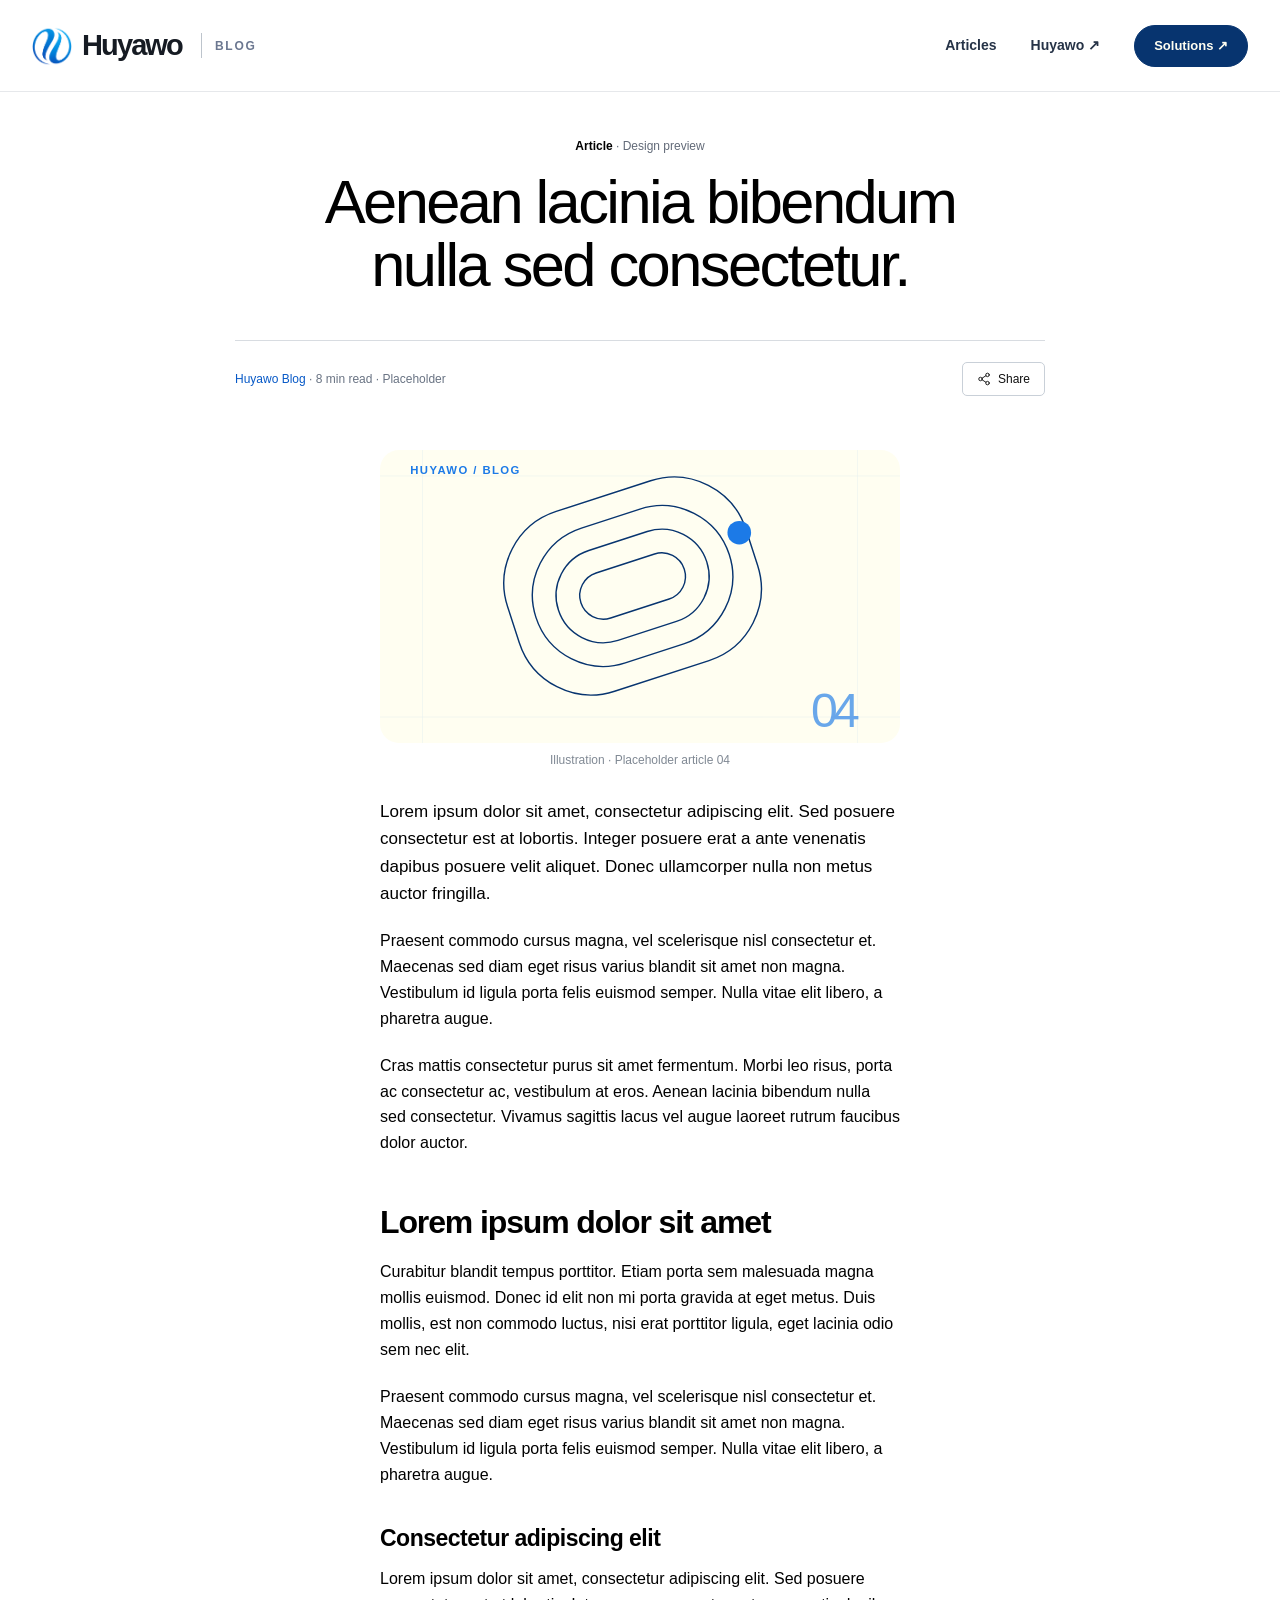
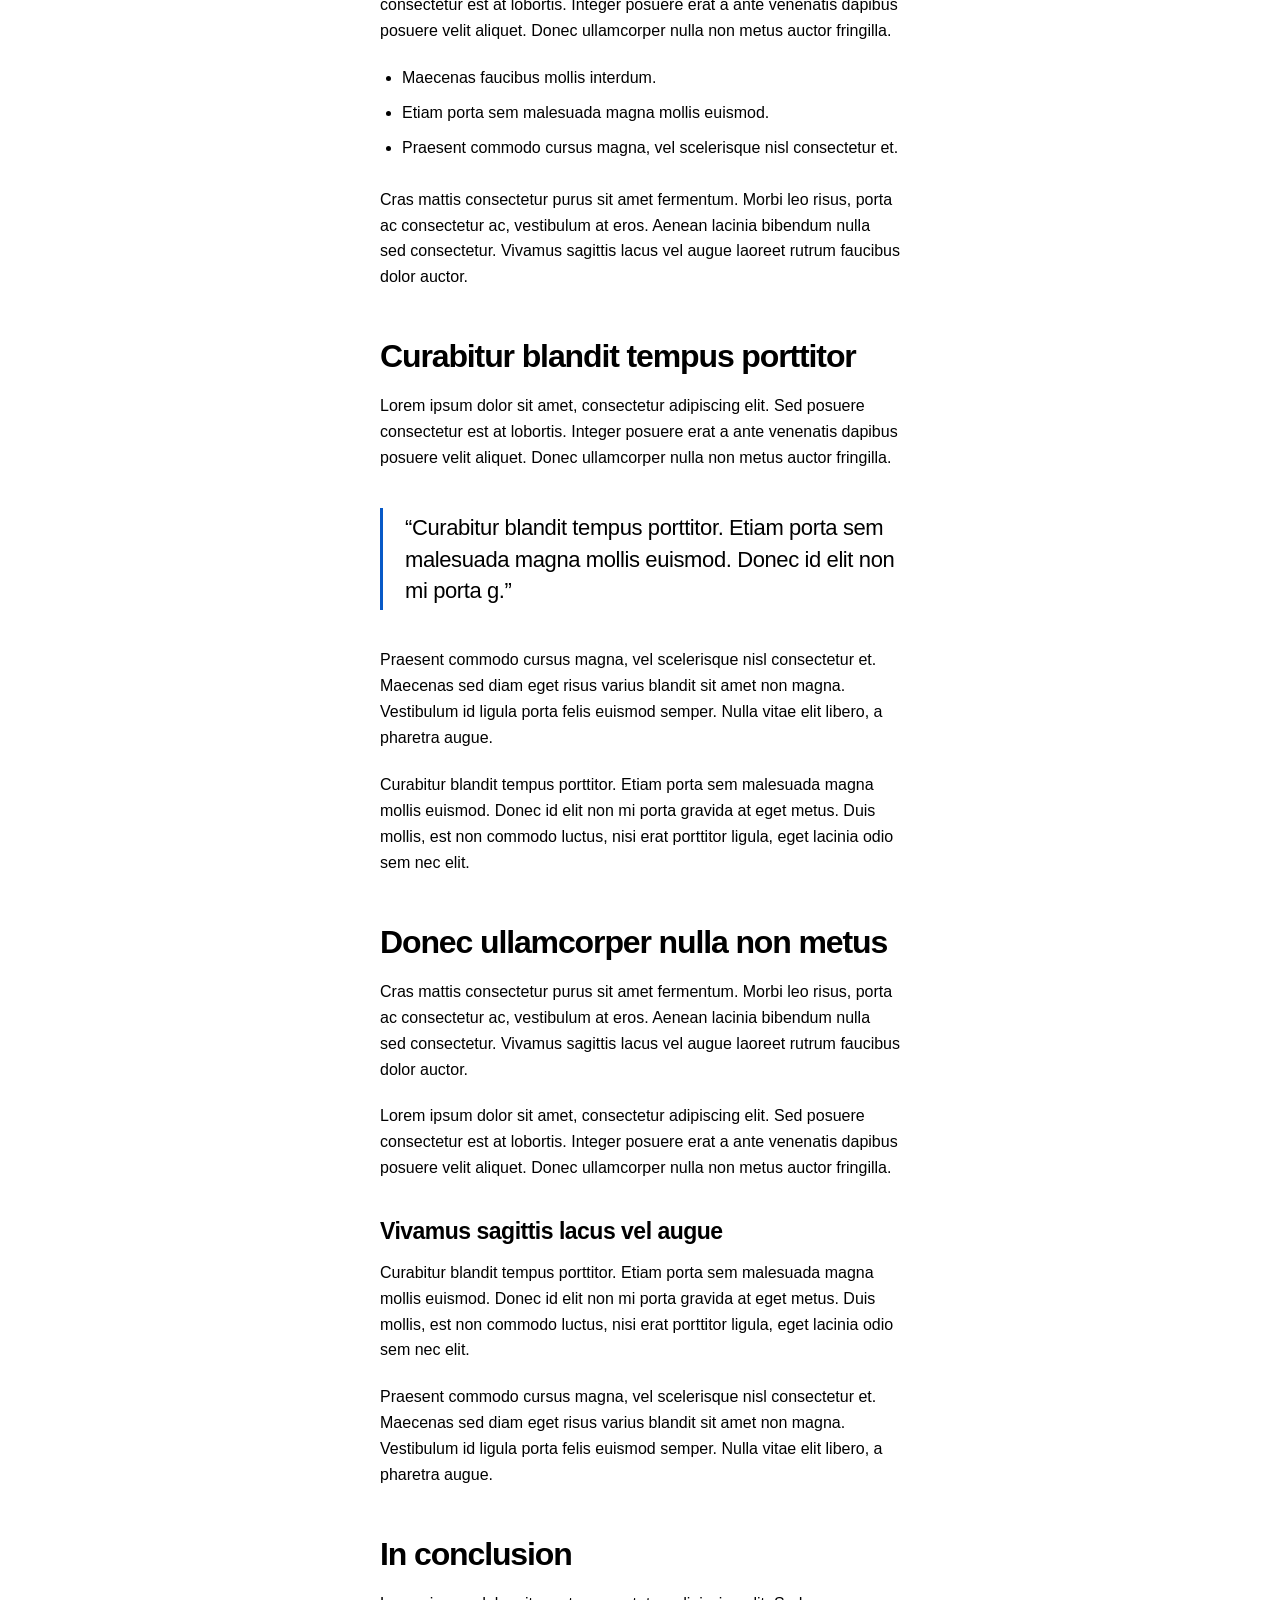
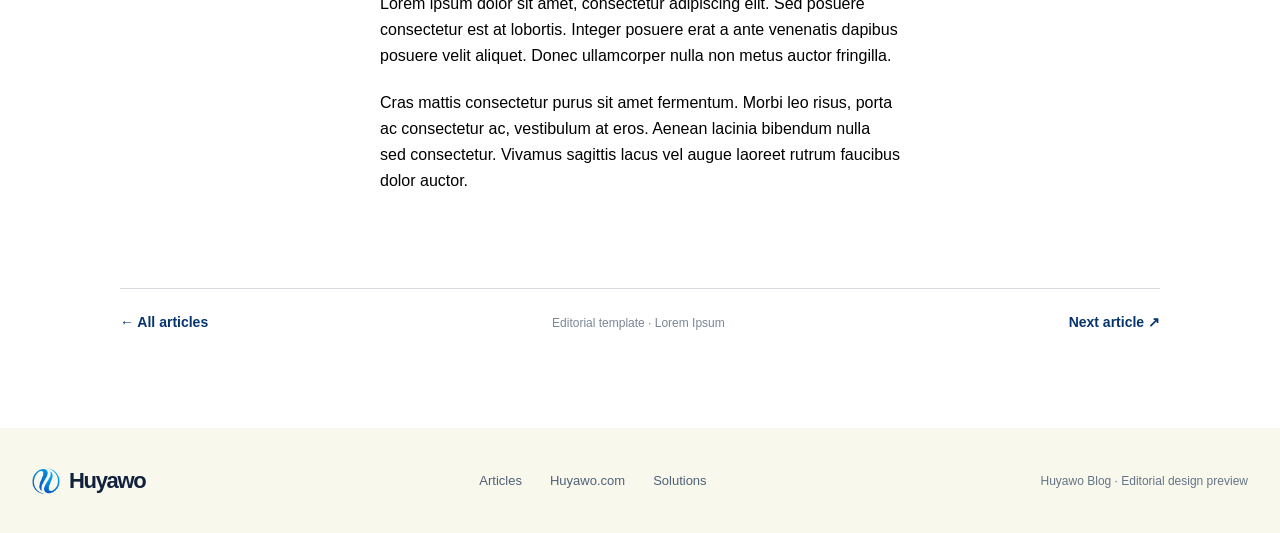
==== posts/aenean-lacinia-bibendum/index.html @ fce6d054 "Deploy Huyawo Blog to GitHub Pages" ====
<!doctype html><html lang="en"><head><meta charset="utf-8"><meta name="viewport" content="width=device-width,initial-scale=1"><title>Aenean lacinia bibendum nulla sed consectetur. — Huyawo Blog</title><meta name="description" content="Demonstration article using Lorem Ipsum placeholder text for Huyawo Blog."><meta name="theme-color" content="#f8f8ec"><meta name="robots" content="noindex,follow"><link rel="icon" type="image/png" href="../../assets/huyawo-mark.png"><link rel="stylesheet" href="../../assets/site.css"><link rel="canonical" href="https://blog.huyawo.com/posts/aenean-lacinia-bibendum/"><script src="../../assets/site.js" defer></script></head><body class="reading"><header class="site-header"><div class="header-inner"><a class="brand" href="../../index.html" aria-label="Huyawo Blog home"><img class="brand-mark" src="../../assets/huyawo-mark.png" alt="" width="40" height="40"><span class="brand-word">Huyawo</span><span class="brand-divider" aria-hidden="true"></span><span class="brand-section">Blog</span></a><button class="mobile-menu" aria-controls="site-navigation" aria-expanded="false" type="button">Menu</button><nav id="site-navigation" class="site-nav" aria-label="Main navigation"><a href="../../index.html#articles">Articles</a><a href="https://huyawo.com/" rel="noopener">Huyawo ↗</a><a class="nav-cta" href="https://solutions.huyawo.com/" rel="noopener">Solutions ↗</a></nav></div></header><main><article><header class="article-head"><p class="article-kicker"><strong>Article</strong> · Design preview</p><h1 class="article-title">Aenean lacinia bibendum nulla sed consectetur.</h1><div class="article-meta"><p class="author-line"><a href="../../index.html">Huyawo Blog</a> · 8 min read · Placeholder</p><button class="share-button" type="button" aria-label="Share this article"><svg viewBox="0 0 24 24" fill="none" stroke="currentColor" stroke-width="1.6" stroke-linecap="round" stroke-linejoin="round" aria-hidden="true"><circle cx="18" cy="5" r="3"/><circle cx="6" cy="12" r="3"/><circle cx="18" cy="19" r="3"/><path d="M8.8 10.6l6.4-4.2M8.8 13.4l6.4 4.2"/></svg><span class="share-text">Share</span></button></div></header><div class="article-body"><figure class="article-hero-image"><img src="../../assets/cover-04.svg" alt="Abstract geometric illustration for this sample article" width="1100" height="670"><figcaption>Illustration · Placeholder article 04</figcaption></figure><p class="lead">Lorem ipsum dolor sit amet, consectetur adipiscing elit. Sed posuere consectetur est at lobortis. Integer posuere erat a ante venenatis dapibus posuere velit aliquet. Donec ullamcorper nulla non metus auctor fringilla.</p><p>Praesent commodo cursus magna, vel scelerisque nisl consectetur et. Maecenas sed diam eget risus varius blandit sit amet non magna. Vestibulum id ligula porta felis euismod semper. Nulla vitae elit libero, a pharetra augue.</p><p>Cras mattis consectetur purus sit amet fermentum. Morbi leo risus, porta ac consectetur ac, vestibulum at eros. Aenean lacinia bibendum nulla sed consectetur. Vivamus sagittis lacus vel augue laoreet rutrum faucibus dolor auctor.</p><h2>Lorem ipsum dolor sit amet</h2><p>Curabitur blandit tempus porttitor. Etiam porta sem malesuada magna mollis euismod. Donec id elit non mi porta gravida at eget metus. Duis mollis, est non commodo luctus, nisi erat porttitor ligula, eget lacinia odio sem nec elit.</p><p>Praesent commodo cursus magna, vel scelerisque nisl consectetur et. Maecenas sed diam eget risus varius blandit sit amet non magna. Vestibulum id ligula porta felis euismod semper. Nulla vitae elit libero, a pharetra augue.</p><h3>Consectetur adipiscing elit</h3><p>Lorem ipsum dolor sit amet, consectetur adipiscing elit. Sed posuere consectetur est at lobortis. Integer posuere erat a ante venenatis dapibus posuere velit aliquet. Donec ullamcorper nulla non metus auctor fringilla.</p><ul><li>Maecenas faucibus mollis interdum.</li><li>Etiam porta sem malesuada magna mollis euismod.</li><li>Praesent commodo cursus magna, vel scelerisque nisl consectetur et.</li></ul><p>Cras mattis consectetur purus sit amet fermentum. Morbi leo risus, porta ac consectetur ac, vestibulum at eros. Aenean lacinia bibendum nulla sed consectetur. Vivamus sagittis lacus vel augue laoreet rutrum faucibus dolor auctor.</p><h2>Curabitur blandit tempus porttitor</h2><p>Lorem ipsum dolor sit amet, consectetur adipiscing elit. Sed posuere consectetur est at lobortis. Integer posuere erat a ante venenatis dapibus posuere velit aliquet. Donec ullamcorper nulla non metus auctor fringilla.</p><blockquote>“Curabitur blandit tempus porttitor. Etiam porta sem malesuada magna mollis euismod. Donec id elit non mi porta g.”</blockquote><p>Praesent commodo cursus magna, vel scelerisque nisl consectetur et. Maecenas sed diam eget risus varius blandit sit amet non magna. Vestibulum id ligula porta felis euismod semper. Nulla vitae elit libero, a pharetra augue.</p><p>Curabitur blandit tempus porttitor. Etiam porta sem malesuada magna mollis euismod. Donec id elit non mi porta gravida at eget metus. Duis mollis, est non commodo luctus, nisi erat porttitor ligula, eget lacinia odio sem nec elit.</p><h2>Donec ullamcorper nulla non metus</h2><p>Cras mattis consectetur purus sit amet fermentum. Morbi leo risus, porta ac consectetur ac, vestibulum at eros. Aenean lacinia bibendum nulla sed consectetur. Vivamus sagittis lacus vel augue laoreet rutrum faucibus dolor auctor.</p><p>Lorem ipsum dolor sit amet, consectetur adipiscing elit. Sed posuere consectetur est at lobortis. Integer posuere erat a ante venenatis dapibus posuere velit aliquet. Donec ullamcorper nulla non metus auctor fringilla.</p><h3>Vivamus sagittis lacus vel augue</h3><p>Curabitur blandit tempus porttitor. Etiam porta sem malesuada magna mollis euismod. Donec id elit non mi porta gravida at eget metus. Duis mollis, est non commodo luctus, nisi erat porttitor ligula, eget lacinia odio sem nec elit.</p><p>Praesent commodo cursus magna, vel scelerisque nisl consectetur et. Maecenas sed diam eget risus varius blandit sit amet non magna. Vestibulum id ligula porta felis euismod semper. Nulla vitae elit libero, a pharetra augue.</p><h2>In conclusion</h2><p>Lorem ipsum dolor sit amet, consectetur adipiscing elit. Sed posuere consectetur est at lobortis. Integer posuere erat a ante venenatis dapibus posuere velit aliquet. Donec ullamcorper nulla non metus auctor fringilla.</p><p>Cras mattis consectetur purus sit amet fermentum. Morbi leo risus, porta ac consectetur ac, vestibulum at eros. Aenean lacinia bibendum nulla sed consectetur. Vivamus sagittis lacus vel augue laoreet rutrum faucibus dolor auctor.</p></div></article><div class="article-tail"><a href="../../index.html#articles">← All articles</a><p>Editorial template · Lorem Ipsum</p><a href="../etiam-porta-sem-malesuada/index.html">Next article ↗</a></div></main><footer class="site-footer"><div class="shell footer-inner"><a class="footer-brand" href="../../index.html"><img src="../../assets/huyawo-mark.png" alt="" width="28" height="28"><span>Huyawo</span></a><nav class="footer-nav" aria-label="Footer"><a href="../../index.html#articles">Articles</a><a href="https://huyawo.com/">Huyawo.com</a><a href="https://solutions.huyawo.com/">Solutions</a></nav><span class="footer-meta">Huyawo Blog · Editorial design preview</span></div></footer></body></html>
---- assets/site.css ----
/* Huyawo Blog — dedicated static editorial system. Brand palette and visual language adapted from user-provided Huyawo Solutions site. */
:root{--ink:#12223d;--ink-strong:#101c31;--blue:#0759c7;--blue-deep:#07346f;--sky:#42b9f6;--mist:#dceefa;--cream:#fffef1;--paper:#f8f8ec;--line:rgba(18,34,61,.16);--muted:#5c6879}
*{box-sizing:border-box}
html{scroll-behavior:smooth;font-family:Helvetica,"Helvetica Neue",Arial,sans-serif}
body{margin:0;background:var(--paper);color:var(--ink);font-family:Helvetica,"Helvetica Neue",Arial,sans-serif;font-size:16px;line-height:1.5;-webkit-font-smoothing:antialiased}
body,button,input{font-family:Helvetica,"Helvetica Neue",Arial,sans-serif}
a{color:inherit;text-decoration:none}button,input{color:inherit}button{cursor:pointer}img{max-width:100%;display:block}svg{display:block}
a:focus-visible,button:focus-visible,input:focus-visible{outline:3px solid var(--blue);outline-offset:4px}
.shell{width:min(calc(100% - 64px),1250px);margin-inline:auto}
/* Shared header — constrained and centered, never stretched edge to edge */
.site-header{background:var(--paper);border-bottom:1px solid rgba(18,34,61,.10)}
.header-inner{width:min(calc(100% - 64px),1250px);min-height:91px;margin:auto;display:flex;align-items:center;justify-content:space-between;gap:32px}
.brand{display:inline-flex;align-items:center;gap:10px;flex:0 0 auto;white-space:nowrap}
.brand-mark{width:40px;height:40px;object-fit:contain}
.brand-word{font-size:29px;line-height:1;font-weight:750;letter-spacing:-.065em;color:#161b23}
.brand-divider{width:1px;height:25px;margin-inline:9px 3px;background:#bdc4cc}
.brand-section{font-size:12px;text-transform:uppercase;letter-spacing:.15em;color:#6b7790;font-weight:700}
.site-nav{display:flex;align-items:center;gap:34px;font-size:14px;font-weight:650}
.site-nav a:not(.nav-cta){position:relative}
.site-nav a:not(.nav-cta):after{position:absolute;inset:auto 0 -6px 0;height:1px;content:"";background:currentColor;transform:scaleX(0);transform-origin:right;transition:transform .2s}
.site-nav a:not(.nav-cta):hover:after{transform:scaleX(1);transform-origin:left}
.nav-cta,.pill-button{display:inline-flex;align-items:center;justify-content:center;gap:11px;min-height:48px;padding:12px 24px;background:var(--blue-deep);border:1px solid var(--blue-deep);border-radius:999px;color:var(--cream);font-size:14px;font-weight:700;transition:transform .2s,background .2s}
.nav-cta:hover,.pill-button:hover{background:var(--blue);transform:translateY(-2px)}
.mobile-menu{display:none;background:none;border:1px solid var(--line);border-radius:50px;padding:9px 15px;font-weight:700;font-size:14px}
/* Homepage */
.hero{display:grid;grid-template-columns:minmax(0,1.38fr) minmax(300px,.62fr);gap:65px;align-items:end;padding-block:80px 76px}
.eyebrow{font-size:12px;font-weight:800;letter-spacing:.15em;text-transform:uppercase;margin:0 0 25px}
.hero h1{max-width:900px;margin:0;font-size:clamp(64px,7vw,108px);line-height:.955;font-weight:610;letter-spacing:-.072em;color:var(--ink)}
.hero h1 .accent{color:var(--blue)}
.hero-side{padding-bottom:7px}
.hero-side>p{font-size:19px;line-height:1.55;margin:0;color:#243652}
.hero-links{display:flex;align-items:center;gap:25px;flex-wrap:wrap;margin-top:28px}
.text-link{font-weight:750;border-bottom:1px solid currentColor;padding-bottom:3px;font-size:14px}
.editorial-rule{border:0;border-top:1px solid var(--ink);margin:0}
.list-intro{display:flex;align-items:center;justify-content:space-between;gap:30px;padding:29px 0 24px}
.list-intro h2{font-size:14px;text-transform:uppercase;letter-spacing:.14em;font-weight:800;margin:0}
.list-note{font-size:13px;margin:0;color:var(--muted)}
.article-grid{display:grid;grid-template-columns:repeat(2,minmax(0,1fr));gap:16px;padding-bottom:78px}
.article-card{display:flex;min-width:0;flex-direction:column;min-height:610px;border-radius:30px;overflow:hidden;transition:transform .24s,box-shadow .24s}
.article-card:hover{transform:translateY(-5px);box-shadow:0 12px 32px rgba(18,34,61,.11)}
.article-card .cover-wrap{display:block;overflow:hidden;aspect-ratio:1.91;background:#deeaf0}
.article-card .cover-wrap img{width:100%;height:100%;object-fit:cover;transition:transform .65s cubic-bezier(.2,.7,.2,1)}
.article-card:hover .cover-wrap img{transform:scale(1.045)}
.card-info{flex:1;padding:35px 37px 33px;display:flex;flex-direction:column;align-items:flex-start}
.card-topline{display:flex;align-items:center;flex-wrap:wrap;gap:9px;font-size:12px;font-weight:730;letter-spacing:.09em;text-transform:uppercase}
.card-topline .dot{width:4px;height:4px;opacity:.5;background:currentColor;border-radius:50%}
.card-title{max-width:520px;font-size:clamp(30px,3vw,46px);letter-spacing:-.052em;font-weight:610;line-height:1.06;margin:22px 0 21px}
.card-deck{margin:0;max-width:510px;font-size:16px;line-height:1.55;opacity:.83}
.card-bottom{display:flex;justify-content:space-between;align-items:center;gap:15px;width:100%;margin-top:auto;padding-top:39px;font-size:13px;font-weight:650}
.round-arrow{width:40px;height:40px;display:grid;place-items:center;border:1px solid currentColor;border-radius:50%;font-size:21px;line-height:1;transition:transform .2s}
.article-card:hover .round-arrow{transform:translate(2px,-2px)}
.card-deep{background:#07346f;color:#fffef1}.card-sky{background:#a9def8;color:#12223d}.card-mist{background:#dfeef2;color:#12223d}.card-cream{background:#fffef1;border:1px solid var(--line);color:#12223d}.card-blue{background:#0759c7;color:#fffef1}.card-soft{background:#c6e4e9;color:#12223d}
.break-strip{border-top:1px solid var(--line);border-bottom:1px solid var(--line);overflow:hidden;padding-block:20px;background:var(--paper)}
.strip-inner{display:flex;justify-content:space-between;gap:24px;flex-wrap:wrap;font-size:13px;text-transform:uppercase;letter-spacing:.12em;font-weight:800;color:var(--blue-deep)}
.endnote{display:grid;grid-template-columns:1fr 1fr;gap:50px;padding-block:105px 110px;align-items:end}
.endnote h2{font-size:clamp(48px,6vw,86px);font-weight:600;letter-spacing:-.065em;line-height:1;margin:0}
.endnote-copy p{font-size:19px;max-width:460px;line-height:1.6;margin:0 0 25px}
.site-footer{background:var(--blue-deep);color:var(--cream);padding-block:36px}
.footer-inner{display:flex;align-items:center;justify-content:space-between;flex-wrap:wrap;gap:20px;font-size:13px;color:#d7e9fc}
.footer-brand{display:flex;align-items:center;gap:9px;font-size:22px;font-weight:750;letter-spacing:-.06em;color:white}
.footer-brand img{width:28px;height:28px;object-fit:contain}
.footer-nav{display:flex;gap:28px;flex-wrap:wrap}
.footer-meta{font-size:12px;color:#c0d4ea}
/* Reading template closely follows the reference editorial composition */
body.reading{background:#fff;color:#111}
.reading .site-header{background:#fff}
.reading .site-nav a:not(.nav-cta){color:#263347}
.reading .nav-cta{min-height:42px;padding:10px 19px;font-size:13px}
.article-head{padding:45px 0 0;text-align:center}
.article-kicker{font-size:12px;color:#626a78;margin:0 0 16px}
.article-kicker strong{font-weight:700;color:#000}
.article-title{max-width:790px;margin:0 auto 44px;padding-inline:24px;color:#000;font-size:clamp(44px,4.8vw,68px);font-weight:400;letter-spacing:-.042em;line-height:1.02;text-wrap:balance}
.article-meta{width:min(calc(100% - 64px),810px);margin:0 auto;border-top:1px solid #d8dce1;padding:21px 0 0;display:flex;align-items:center;justify-content:space-between;gap:20px}
.author-line{margin:0;font-size:12px;color:#697383}.author-line a{color:#0759c7}
.share-button{background:#fff;border:1px solid #c9d0d8;border-radius:5px;padding:9px 14px;font-size:12px;display:inline-flex;gap:7px;align-items:center;white-space:nowrap}
.share-button:hover{background:#f2f5f9}.share-button svg{width:14px;height:14px}
.article-body{width:min(calc(100% - 40px),520px);margin:54px auto 95px;font-size:16px;line-height:1.62;color:#000}
.article-hero-image{margin:0 0 28px}
.article-hero-image img{width:100%;height:auto;aspect-ratio:16 / 9;border-radius:19px;object-fit:cover}
.article-hero-image figcaption,.inline-figure figcaption{font-size:12px;color:#808994;margin-top:8px;text-align:center}
.article-body p{margin:0 0 21px}
.article-body .lead{font-size:17px;line-height:1.6}
.article-body h2{font-size:32px;font-weight:650;letter-spacing:-.035em;line-height:1.16;margin:48px 0 18px}
.article-body h3{font-size:23px;font-weight:650;letter-spacing:-.022em;line-height:1.2;margin:37px 0 14px}
.article-body ul{margin:3px 0 26px;padding-left:22px}.article-body li{margin:9px 0}
.article-body blockquote{margin:37px 0;padding:4px 0 4px 22px;border-left:3px solid #0759c7;font-size:22px;line-height:1.43;letter-spacing:-.018em}
.inline-figure{margin:34px 0}.inline-figure img{width:100%;height:auto;border-radius:13px}
.article-tail{width:min(calc(100% - 64px),1040px);margin:0 auto 95px;padding-top:23px;border-top:1px solid #d8dce1;display:flex;align-items:center;justify-content:space-between;gap:26px;flex-wrap:wrap}
.article-tail a{font-size:14px;font-weight:650;color:var(--blue-deep)}
.article-tail p{font-size:12px;color:#7c8693;margin:0}
.reading .site-footer{background:#f8f8ec;color:#12223d}.reading .footer-brand{color:#12223d}.reading .footer-meta{color:#667487}.reading .footer-inner{color:#516177}
/* 404 */
.error-page{min-height:70vh;display:flex;flex-direction:column;align-items:flex-start;justify-content:center;padding-block:70px}
.error-page h1{font-size:clamp(65px,10vw,120px);letter-spacing:-.07em;line-height:.95;margin:0 0 25px}.error-page p{font-size:18px;max-width:550px}
/* Mobile / reduced motion */
@media(max-width:1000px){.hero{grid-template-columns:1.2fr 1fr;gap:28px}.hero h1{font-size:clamp(62px,8.1vw,90px)}.article-card{min-height:560px}.card-info{padding:28px}.card-title{font-size:clamp(29px,3.5vw,39px)}}
@media(max-width:720px){.shell,.header-inner{width:min(calc(100% - 36px),1250px)}.header-inner{min-height:75px;position:relative}.brand-mark{width:32px;height:32px}.brand-word{font-size:24px}.brand-divider{height:21px;margin-inline:3px 0}.brand-section{font-size:10px}.mobile-menu{display:block}.site-nav{display:none;position:absolute;z-index:50;top:calc(100% - 1px);left:0;right:0;background:var(--paper);border:1px solid var(--line);padding:20px;border-radius:0 0 20px 20px;box-shadow:0 12px 15px rgba(0,0,0,.06);flex-direction:column;align-items:stretch;gap:20px}.site-nav.is-open{display:flex}.site-nav a:not(.nav-cta){padding:6px 0}.reading .site-nav{background:#fff}.hero{grid-template-columns:1fr;gap:24px;padding-block:57px 53px}.hero h1{font-size:clamp(60px,11.5vw,87px);max-width:580px}.hero-side>p{font-size:17px}.editorial-rule{margin:0}.list-intro{align-items:start;gap:9px;flex-direction:column;padding:23px 0}.article-grid{grid-template-columns:1fr;gap:14px;padding-bottom:60px}.article-card{min-height:0}.card-title{font-size:clamp(34px,7.5vw,45px)}.card-info{min-height:305px;padding:28px}.card-bottom{padding-top:32px}.endnote{grid-template-columns:1fr;gap:28px;padding-block:72px}.endnote h2{font-size:clamp(53px,10vw,75px)}.endnote-copy p{font-size:17px}.footer-inner{align-items:flex-start;flex-direction:column}.article-head{padding-top:43px}.article-title{font-size:clamp(42px,9vw,64px);margin-bottom:36px;line-height:1.02;letter-spacing:-.045em}.article-meta{width:calc(100% - 36px)}.article-body{width:calc(100% - 44px);margin-top:38px}.article-hero-image img{border-radius:15px}.article-tail{width:calc(100% - 44px);margin-bottom:63px}}
@media(max-width:380px){.brand-section{display:none}.brand-divider{display:none}.article-title{font-size:40px}.article-meta{padding-top:15px}}
@media(prefers-reduced-motion:reduce){*,*:before,*:after{scroll-behavior:auto!important;transition:none!important;animation:none!important}}
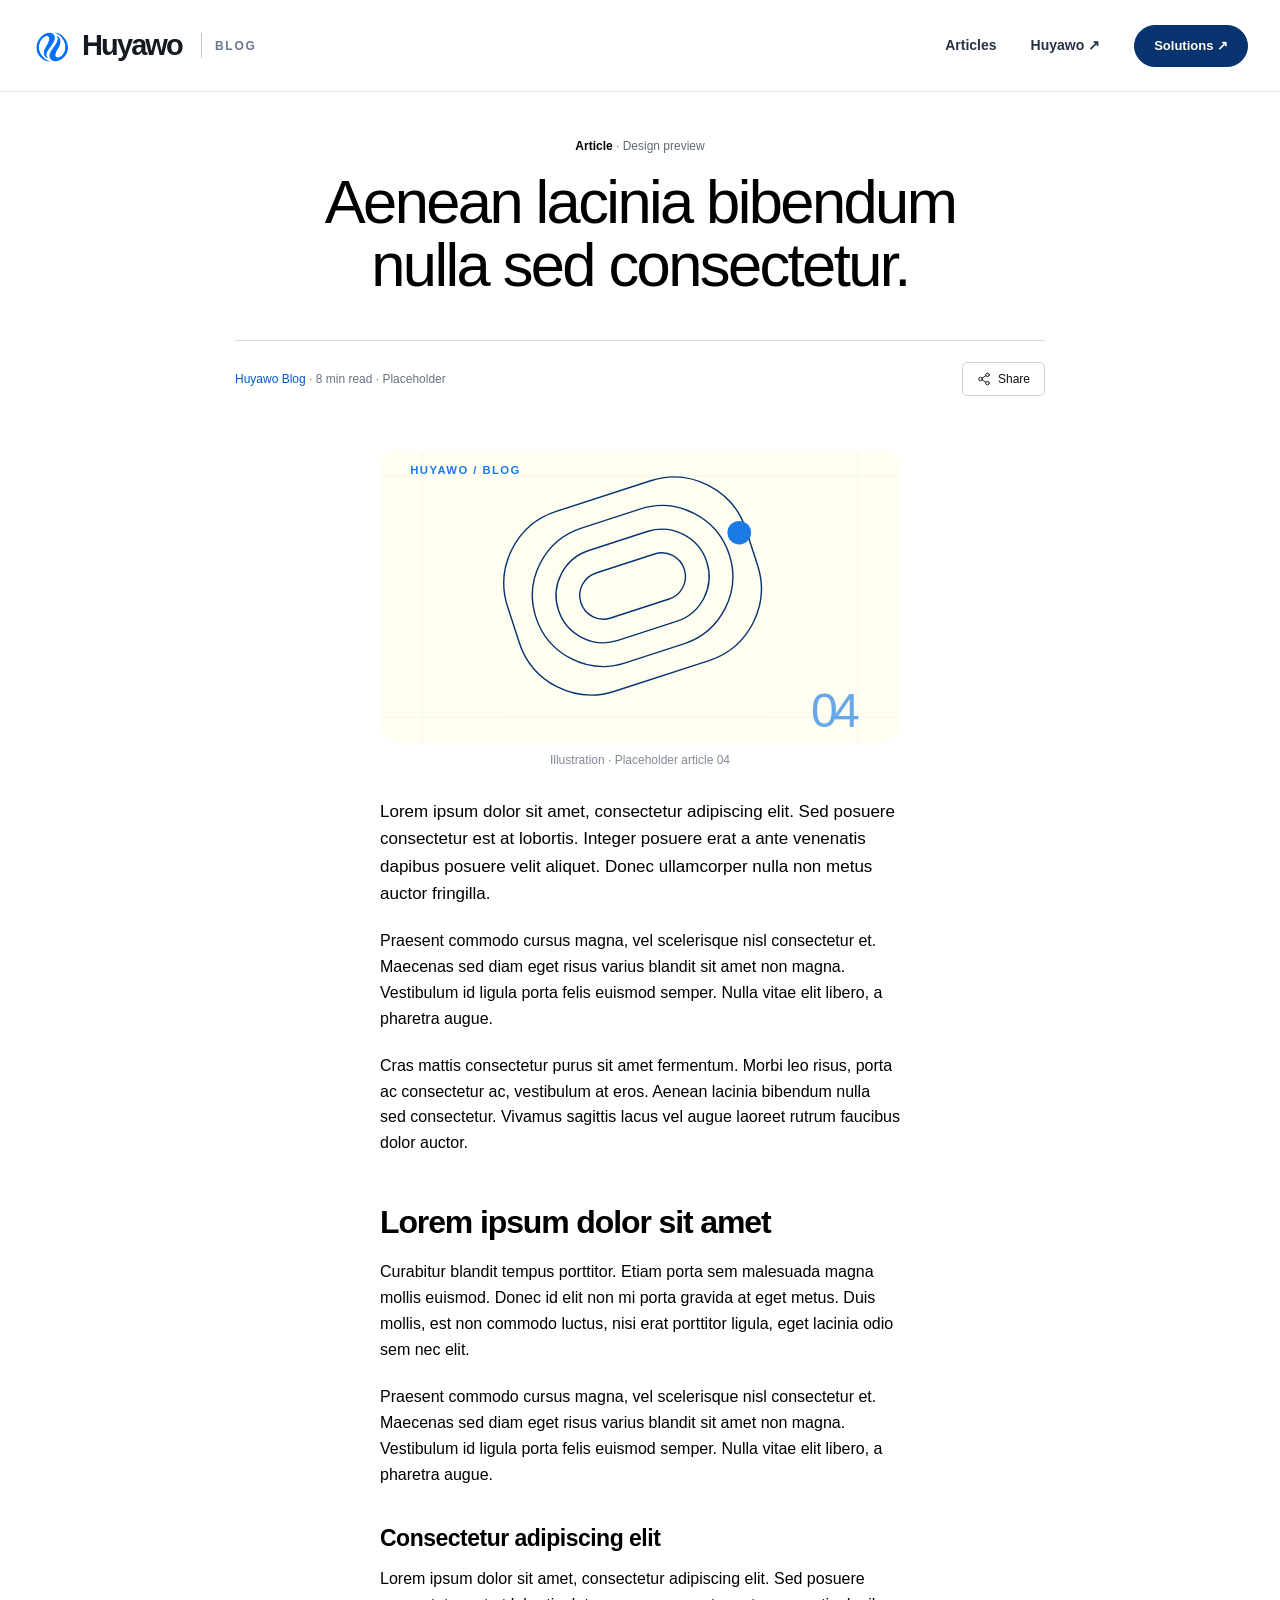
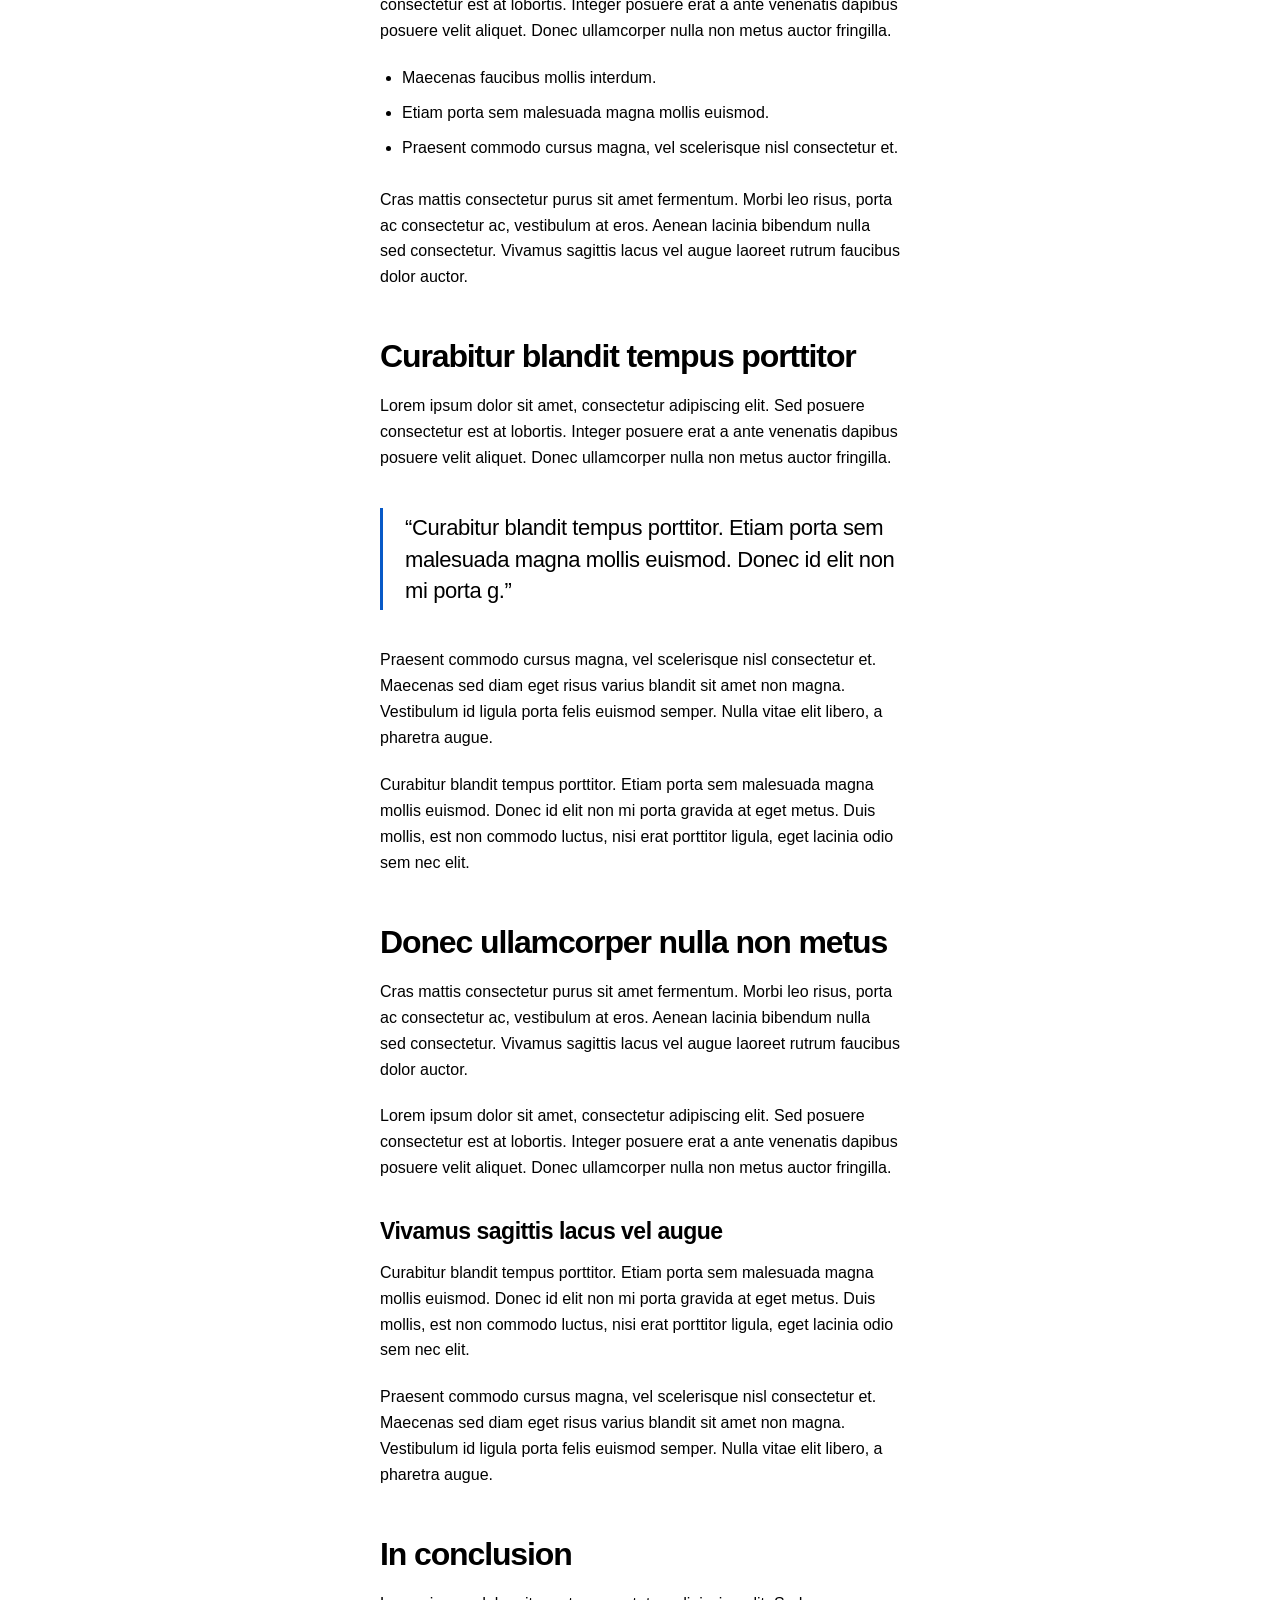
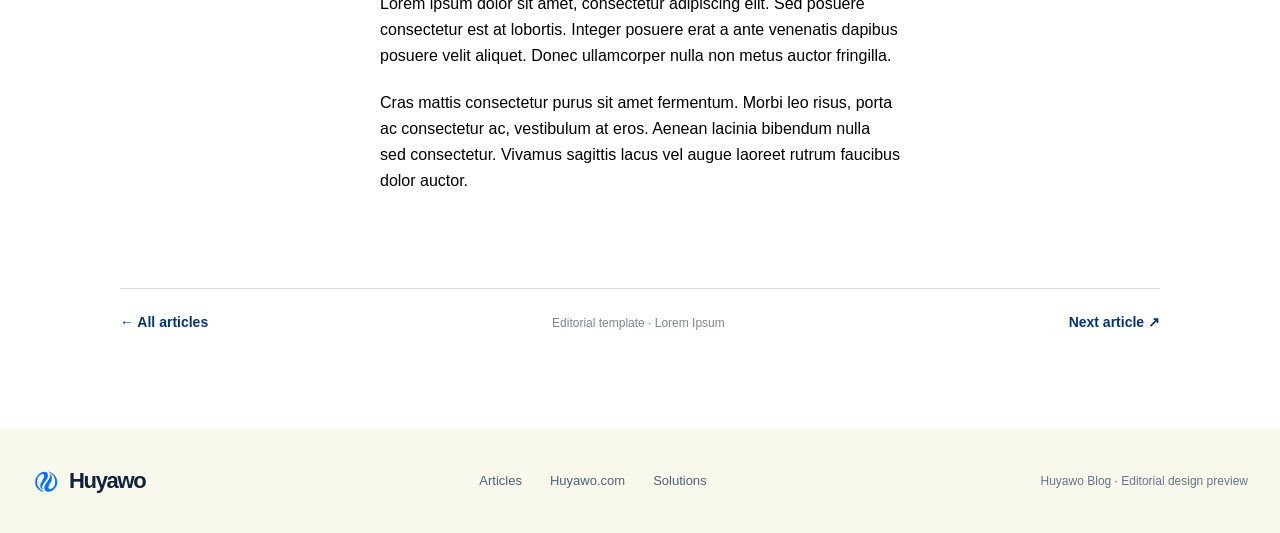
==== commit f9d60852: "chore(analytics): add GA4 tracking to Huyawo Blog" ====
--- a/posts/aenean-lacinia-bibendum/index.html
+++ b/posts/aenean-lacinia-bibendum/index.html
@@ -1 +1 @@
-<!doctype html><html lang="en"><head><meta charset="utf-8"><meta name="viewport" content="width=device-width,initial-scale=1"><title>Aenean lacinia bibendum nulla sed consectetur. — Huyawo Blog</title><meta name="description" content="Demonstration article using Lorem Ipsum placeholder text for Huyawo Blog."><meta name="theme-color" content="#f8f8ec"><meta name="robots" content="noindex,follow"><link rel="icon" type="image/png" href="../../assets/huyawo-mark.png"><link rel="stylesheet" href="../../assets/site.css"><link rel="canonical" href="https://blog.huyawo.com/posts/aenean-lacinia-bibendum/"><script src="../../assets/site.js" defer></script></head><body class="reading"><header class="site-header"><div class="header-inner"><a class="brand" href="../../index.html" aria-label="Huyawo Blog home"><img class="brand-mark" src="../../assets/huyawo-mark.png" alt="" width="40" height="40"><span class="brand-word">Huyawo</span><span class="brand-divider" aria-hidden="true"></span><span class="brand-section">Blog</span></a><button class="mobile-menu" aria-controls="site-navigation" aria-expanded="false" type="button">Menu</button><nav id="site-navigation" class="site-nav" aria-label="Main navigation"><a href="../../index.html#articles">Articles</a><a href="https://huyawo.com/" rel="noopener">Huyawo ↗</a><a class="nav-cta" href="https://solutions.huyawo.com/" rel="noopener">Solutions ↗</a></nav></div></header><main><article><header class="article-head"><p class="article-kicker"><strong>Article</strong> · Design preview</p><h1 class="article-title">Aenean lacinia bibendum nulla sed consectetur.</h1><div class="article-meta"><p class="author-line"><a href="../../index.html">Huyawo Blog</a> · 8 min read · Placeholder</p><button class="share-button" type="button" aria-label="Share this article"><svg viewBox="0 0 24 24" fill="none" stroke="currentColor" stroke-width="1.6" stroke-linecap="round" stroke-linejoin="round" aria-hidden="true"><circle cx="18" cy="5" r="3"/><circle cx="6" cy="12" r="3"/><circle cx="18" cy="19" r="3"/><path d="M8.8 10.6l6.4-4.2M8.8 13.4l6.4 4.2"/></svg><span class="share-text">Share</span></button></div></header><div class="article-body"><figure class="article-hero-image"><img src="../../assets/cover-04.svg" alt="Abstract geometric illustration for this sample article" width="1100" height="670"><figcaption>Illustration · Placeholder article 04</figcaption></figure><p class="lead">Lorem ipsum dolor sit amet, consectetur adipiscing elit. Sed posuere consectetur est at lobortis. Integer posuere erat a ante venenatis dapibus posuere velit aliquet. Donec ullamcorper nulla non metus auctor fringilla.</p><p>Praesent commodo cursus magna, vel scelerisque nisl consectetur et. Maecenas sed diam eget risus varius blandit sit amet non magna. Vestibulum id ligula porta felis euismod semper. Nulla vitae elit libero, a pharetra augue.</p><p>Cras mattis consectetur purus sit amet fermentum. Morbi leo risus, porta ac consectetur ac, vestibulum at eros. Aenean lacinia bibendum nulla sed consectetur. Vivamus sagittis lacus vel augue laoreet rutrum faucibus dolor auctor.</p><h2>Lorem ipsum dolor sit amet</h2><p>Curabitur blandit tempus porttitor. Etiam porta sem malesuada magna mollis euismod. Donec id elit non mi porta gravida at eget metus. Duis mollis, est non commodo luctus, nisi erat porttitor ligula, eget lacinia odio sem nec elit.</p><p>Praesent commodo cursus magna, vel scelerisque nisl consectetur et. Maecenas sed diam eget risus varius blandit sit amet non magna. Vestibulum id ligula porta felis euismod semper. Nulla vitae elit libero, a pharetra augue.</p><h3>Consectetur adipiscing elit</h3><p>Lorem ipsum dolor sit amet, consectetur adipiscing elit. Sed posuere consectetur est at lobortis. Integer posuere erat a ante venenatis dapibus posuere velit aliquet. Donec ullamcorper nulla non metus auctor fringilla.</p><ul><li>Maecenas faucibus mollis interdum.</li><li>Etiam porta sem malesuada magna mollis euismod.</li><li>Praesent commodo cursus magna, vel scelerisque nisl consectetur et.</li></ul><p>Cras mattis consectetur purus sit amet fermentum. Morbi leo risus, porta ac consectetur ac, vestibulum at eros. Aenean lacinia bibendum nulla sed consectetur. Vivamus sagittis lacus vel augue laoreet rutrum faucibus dolor auctor.</p><h2>Curabitur blandit tempus porttitor</h2><p>Lorem ipsum dolor sit amet, consectetur adipiscing elit. Sed posuere consectetur est at lobortis. Integer posuere erat a ante venenatis dapibus posuere velit aliquet. Donec ullamcorper nulla non metus auctor fringilla.</p><blockquote>“Curabitur blandit tempus porttitor. Etiam porta sem malesuada magna mollis euismod. Donec id elit non mi porta g.”</blockquote><p>Praesent commodo cursus magna, vel scelerisque nisl consectetur et. Maecenas sed diam eget risus varius blandit sit amet non magna. Vestibulum id ligula porta felis euismod semper. Nulla vitae elit libero, a pharetra augue.</p><p>Curabitur blandit tempus porttitor. Etiam porta sem malesuada magna mollis euismod. Donec id elit non mi porta gravida at eget metus. Duis mollis, est non commodo luctus, nisi erat porttitor ligula, eget lacinia odio sem nec elit.</p><h2>Donec ullamcorper nulla non metus</h2><p>Cras mattis consectetur purus sit amet fermentum. Morbi leo risus, porta ac consectetur ac, vestibulum at eros. Aenean lacinia bibendum nulla sed consectetur. Vivamus sagittis lacus vel augue laoreet rutrum faucibus dolor auctor.</p><p>Lorem ipsum dolor sit amet, consectetur adipiscing elit. Sed posuere consectetur est at lobortis. Integer posuere erat a ante venenatis dapibus posuere velit aliquet. Donec ullamcorper nulla non metus auctor fringilla.</p><h3>Vivamus sagittis lacus vel augue</h3><p>Curabitur blandit tempus porttitor. Etiam porta sem malesuada magna mollis euismod. Donec id elit non mi porta gravida at eget metus. Duis mollis, est non commodo luctus, nisi erat porttitor ligula, eget lacinia odio sem nec elit.</p><p>Praesent commodo cursus magna, vel scelerisque nisl consectetur et. Maecenas sed diam eget risus varius blandit sit amet non magna. Vestibulum id ligula porta felis euismod semper. Nulla vitae elit libero, a pharetra augue.</p><h2>In conclusion</h2><p>Lorem ipsum dolor sit amet, consectetur adipiscing elit. Sed posuere consectetur est at lobortis. Integer posuere erat a ante venenatis dapibus posuere velit aliquet. Donec ullamcorper nulla non metus auctor fringilla.</p><p>Cras mattis consectetur purus sit amet fermentum. Morbi leo risus, porta ac consectetur ac, vestibulum at eros. Aenean lacinia bibendum nulla sed consectetur. Vivamus sagittis lacus vel augue laoreet rutrum faucibus dolor auctor.</p></div></article><div class="article-tail"><a href="../../index.html#articles">← All articles</a><p>Editorial template · Lorem Ipsum</p><a href="../etiam-porta-sem-malesuada/index.html">Next article ↗</a></div></main><footer class="site-footer"><div class="shell footer-inner"><a class="footer-brand" href="../../index.html"><img src="../../assets/huyawo-mark.png" alt="" width="28" height="28"><span>Huyawo</span></a><nav class="footer-nav" aria-label="Footer"><a href="../../index.html#articles">Articles</a><a href="https://huyawo.com/">Huyawo.com</a><a href="https://solutions.huyawo.com/">Solutions</a></nav><span class="footer-meta">Huyawo Blog · Editorial design preview</span></div></footer></body></html>+<!doctype html><html lang="en"><head><script async src="https://www.googletagmanager.com/gtag/js?id=G-1YGL6PR2VJ"></script><script>window.dataLayer=window.dataLayer||[];function gtag(){dataLayer.push(arguments);}gtag('js',new Date());gtag('config','G-1YGL6PR2VJ');</script><meta charset="utf-8"><meta name="viewport" content="width=device-width,initial-scale=1"><title>Aenean lacinia bibendum nulla sed consectetur. — Huyawo Blog</title><meta name="description" content="Demonstration article using Lorem Ipsum placeholder text for Huyawo Blog."><meta name="theme-color" content="#f8f8ec"><meta name="robots" content="noindex,follow"><link rel="icon" type="image/png" href="../../assets/huyawo-mark.png"><link rel="stylesheet" href="../../assets/site.css"><link rel="canonical" href="https://blog.huyawo.com/posts/aenean-lacinia-bibendum/"><script src="../../assets/site.js" defer></script></head><body class="reading"><header class="site-header"><div class="header-inner"><a class="brand" href="../../index.html" aria-label="Huyawo Blog home"><img class="brand-mark" src="../../assets/huyawo-mark.png" alt="" width="40" height="40"><span class="brand-word">Huyawo</span><span class="brand-divider" aria-hidden="true"></span><span class="brand-section">Blog</span></a><button class="mobile-menu" aria-controls="site-navigation" aria-expanded="false" type="button">Menu</button><nav id="site-navigation" class="site-nav" aria-label="Main navigation"><a href="../../index.html#articles">Articles</a><a href="https://huyawo.com/" rel="noopener">Huyawo ↗</a><a class="nav-cta" href="https://solutions.huyawo.com/" rel="noopener">Solutions ↗</a></nav></div></header><main><article><header class="article-head"><p class="article-kicker"><strong>Article</strong> · Design preview</p><h1 class="article-title">Aenean lacinia bibendum nulla sed consectetur.</h1><div class="article-meta"><p class="author-line"><a href="../../index.html">Huyawo Blog</a> · 8 min read · Placeholder</p><button class="share-button" type="button" aria-label="Share this article"><svg viewBox="0 0 24 24" fill="none" stroke="currentColor" stroke-width="1.6" stroke-linecap="round" stroke-linejoin="round" aria-hidden="true"><circle cx="18" cy="5" r="3"/><circle cx="6" cy="12" r="3"/><circle cx="18" cy="19" r="3"/><path d="M8.8 10.6l6.4-4.2M8.8 13.4l6.4 4.2"/></svg><span class="share-text">Share</span></button></div></header><div class="article-body"><figure class="article-hero-image"><img src="../../assets/cover-04.svg" alt="Abstract geometric illustration for this sample article" width="1100" height="670"><figcaption>Illustration · Placeholder article 04</figcaption></figure><p class="lead">Lorem ipsum dolor sit amet, consectetur adipiscing elit. Sed posuere consectetur est at lobortis. Integer posuere erat a ante venenatis dapibus posuere velit aliquet. Donec ullamcorper nulla non metus auctor fringilla.</p><p>Praesent commodo cursus magna, vel scelerisque nisl consectetur et. Maecenas sed diam eget risus varius blandit sit amet non magna. Vestibulum id ligula porta felis euismod semper. Nulla vitae elit libero, a pharetra augue.</p><p>Cras mattis consectetur purus sit amet fermentum. Morbi leo risus, porta ac consectetur ac, vestibulum at eros. Aenean lacinia bibendum nulla sed consectetur. Vivamus sagittis lacus vel augue laoreet rutrum faucibus dolor auctor.</p><h2>Lorem ipsum dolor sit amet</h2><p>Curabitur blandit tempus porttitor. Etiam porta sem malesuada magna mollis euismod. Donec id elit non mi porta gravida at eget metus. Duis mollis, est non commodo luctus, nisi erat porttitor ligula, eget lacinia odio sem nec elit.</p><p>Praesent commodo cursus magna, vel scelerisque nisl consectetur et. Maecenas sed diam eget risus varius blandit sit amet non magna. Vestibulum id ligula porta felis euismod semper. Nulla vitae elit libero, a pharetra augue.</p><h3>Consectetur adipiscing elit</h3><p>Lorem ipsum dolor sit amet, consectetur adipiscing elit. Sed posuere consectetur est at lobortis. Integer posuere erat a ante venenatis dapibus posuere velit aliquet. Donec ullamcorper nulla non metus auctor fringilla.</p><ul><li>Maecenas faucibus mollis interdum.</li><li>Etiam porta sem malesuada magna mollis euismod.</li><li>Praesent commodo cursus magna, vel scelerisque nisl consectetur et.</li></ul><p>Cras mattis consectetur purus sit amet fermentum. Morbi leo risus, porta ac consectetur ac, vestibulum at eros. Aenean lacinia bibendum nulla sed consectetur. Vivamus sagittis lacus vel augue laoreet rutrum faucibus dolor auctor.</p><h2>Curabitur blandit tempus porttitor</h2><p>Lorem ipsum dolor sit amet, consectetur adipiscing elit. Sed posuere consectetur est at lobortis. Integer posuere erat a ante venenatis dapibus posuere velit aliquet. Donec ullamcorper nulla non metus auctor fringilla.</p><blockquote>“Curabitur blandit tempus porttitor. Etiam porta sem malesuada magna mollis euismod. Donec id elit non mi porta g.”</blockquote><p>Praesent commodo cursus magna, vel scelerisque nisl consectetur et. Maecenas sed diam eget risus varius blandit sit amet non magna. Vestibulum id ligula porta felis euismod semper. Nulla vitae elit libero, a pharetra augue.</p><p>Curabitur blandit tempus porttitor. Etiam porta sem malesuada magna mollis euismod. Donec id elit non mi porta gravida at eget metus. Duis mollis, est non commodo luctus, nisi erat porttitor ligula, eget lacinia odio sem nec elit.</p><h2>Donec ullamcorper nulla non metus</h2><p>Cras mattis consectetur purus sit amet fermentum. Morbi leo risus, porta ac consectetur ac, vestibulum at eros. Aenean lacinia bibendum nulla sed consectetur. Vivamus sagittis lacus vel augue laoreet rutrum faucibus dolor auctor.</p><p>Lorem ipsum dolor sit amet, consectetur adipiscing elit. Sed posuere consectetur est at lobortis. Integer posuere erat a ante venenatis dapibus posuere velit aliquet. Donec ullamcorper nulla non metus auctor fringilla.</p><h3>Vivamus sagittis lacus vel augue</h3><p>Curabitur blandit tempus porttitor. Etiam porta sem malesuada magna mollis euismod. Donec id elit non mi porta gravida at eget metus. Duis mollis, est non commodo luctus, nisi erat porttitor ligula, eget lacinia odio sem nec elit.</p><p>Praesent commodo cursus magna, vel scelerisque nisl consectetur et. Maecenas sed diam eget risus varius blandit sit amet non magna. Vestibulum id ligula porta felis euismod semper. Nulla vitae elit libero, a pharetra augue.</p><h2>In conclusion</h2><p>Lorem ipsum dolor sit amet, consectetur adipiscing elit. Sed posuere consectetur est at lobortis. Integer posuere erat a ante venenatis dapibus posuere velit aliquet. Donec ullamcorper nulla non metus auctor fringilla.</p><p>Cras mattis consectetur purus sit amet fermentum. Morbi leo risus, porta ac consectetur ac, vestibulum at eros. Aenean lacinia bibendum nulla sed consectetur. Vivamus sagittis lacus vel augue laoreet rutrum faucibus dolor auctor.</p></div></article><div class="article-tail"><a href="../../index.html#articles">← All articles</a><p>Editorial template · Lorem Ipsum</p><a href="../etiam-porta-sem-malesuada/index.html">Next article ↗</a></div></main><footer class="site-footer"><div class="shell footer-inner"><a class="footer-brand" href="../../index.html"><img src="../../assets/huyawo-mark.png" alt="" width="28" height="28"><span>Huyawo</span></a><nav class="footer-nav" aria-label="Footer"><a href="../../index.html#articles">Articles</a><a href="https://huyawo.com/">Huyawo.com</a><a href="https://solutions.huyawo.com/">Solutions</a></nav><span class="footer-meta">Huyawo Blog · Editorial design preview</span></div></footer></body></html>
